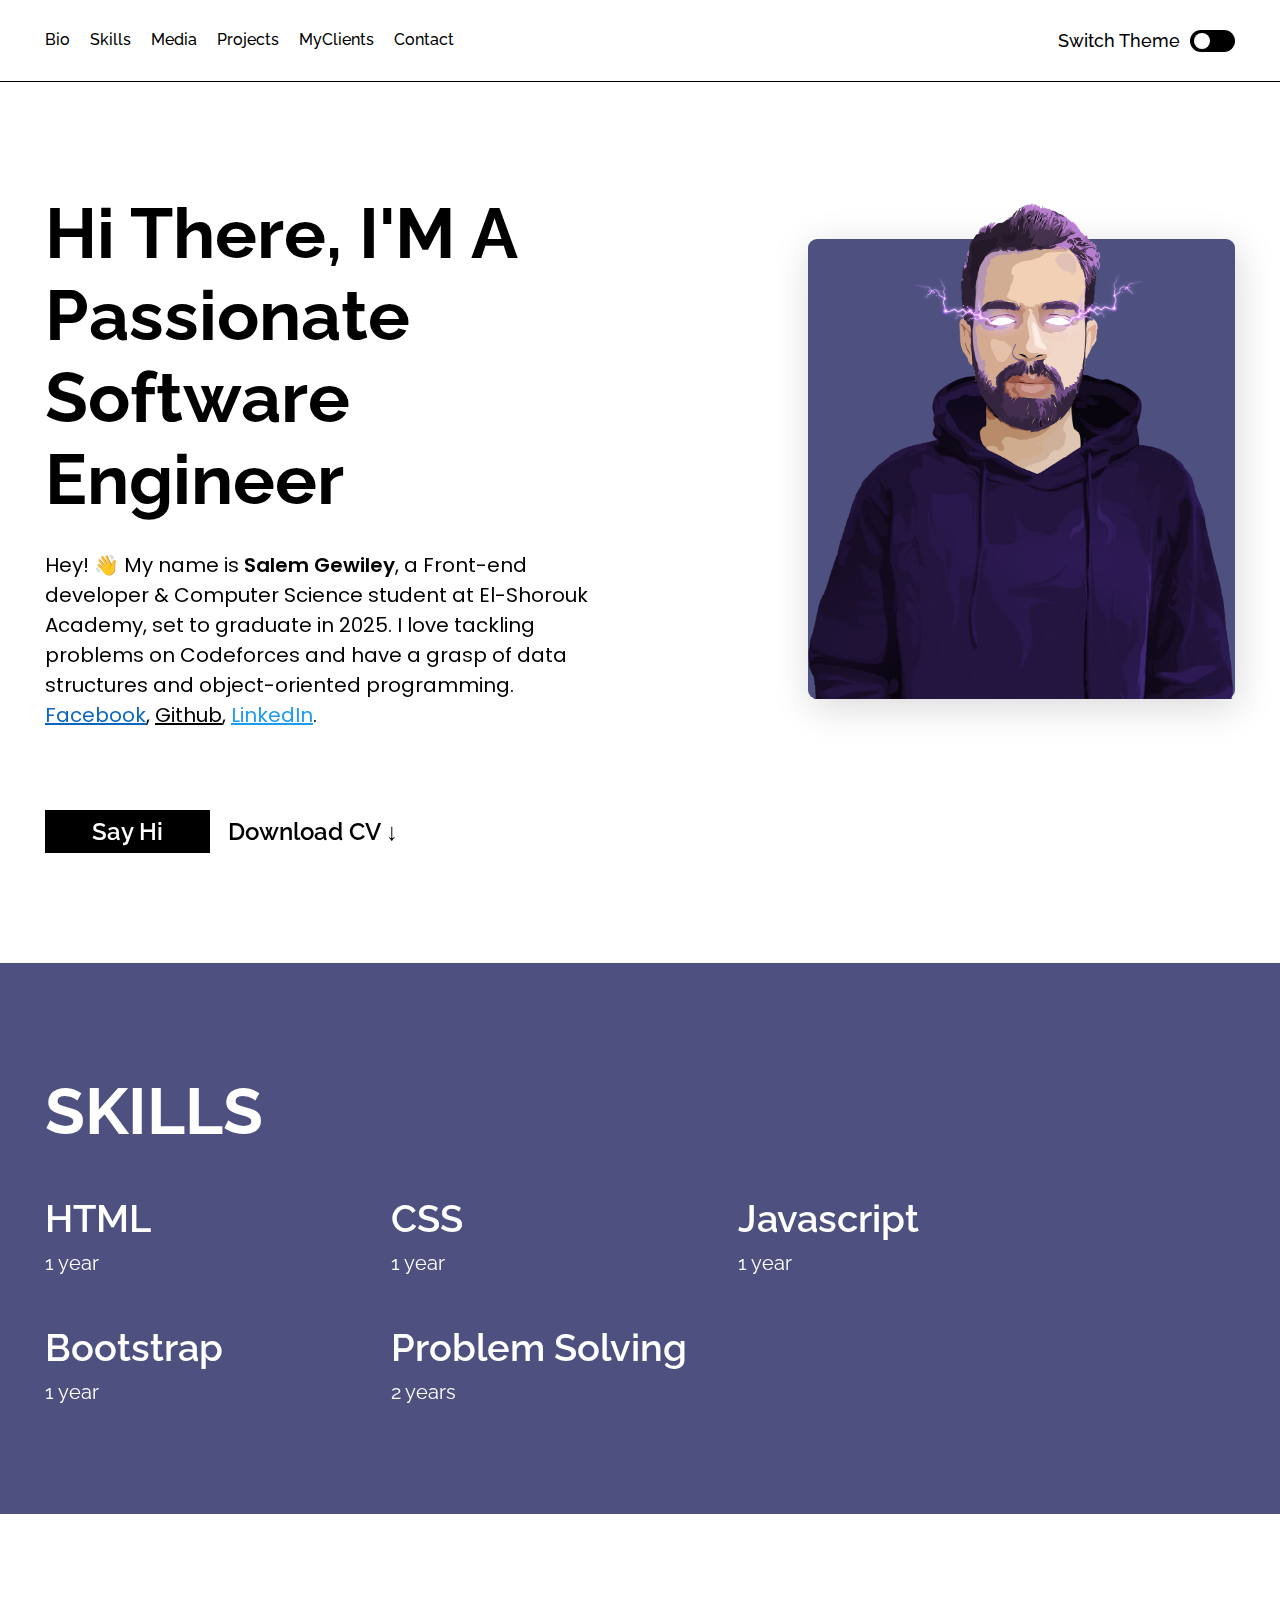
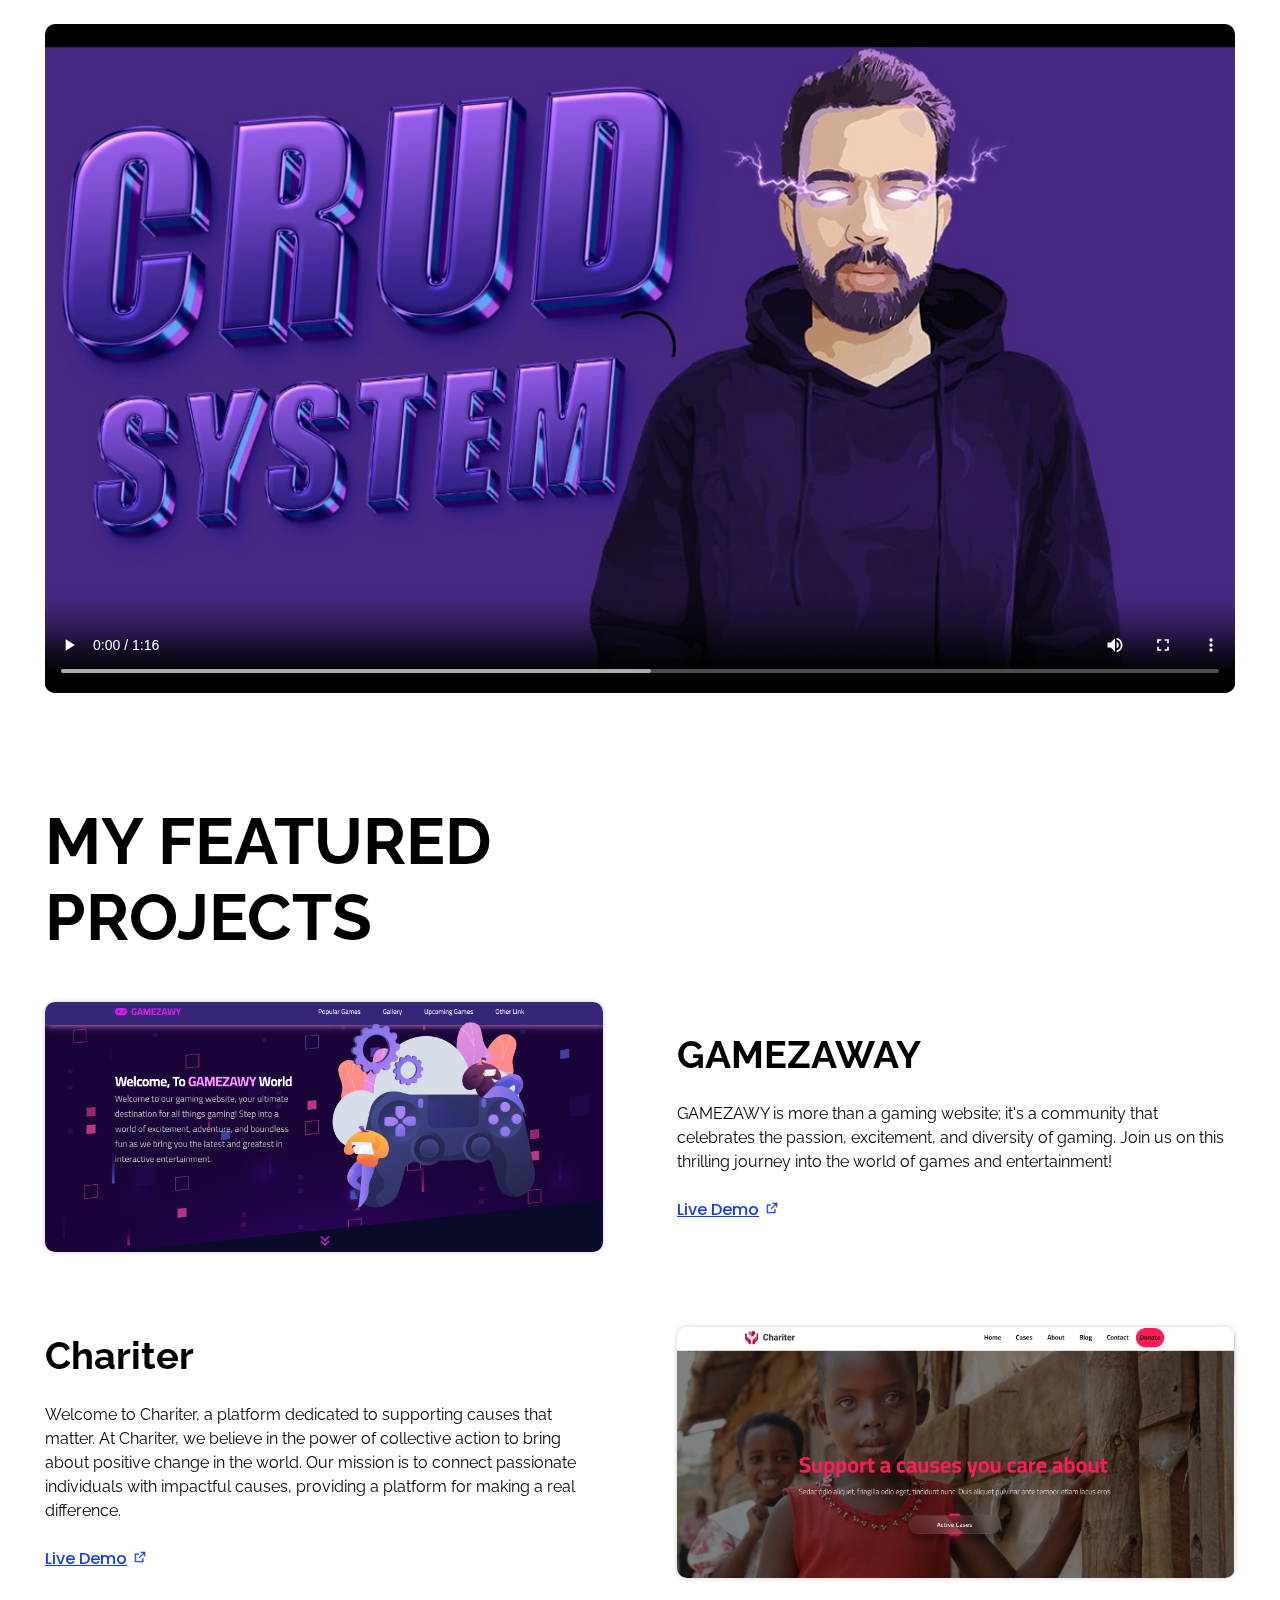
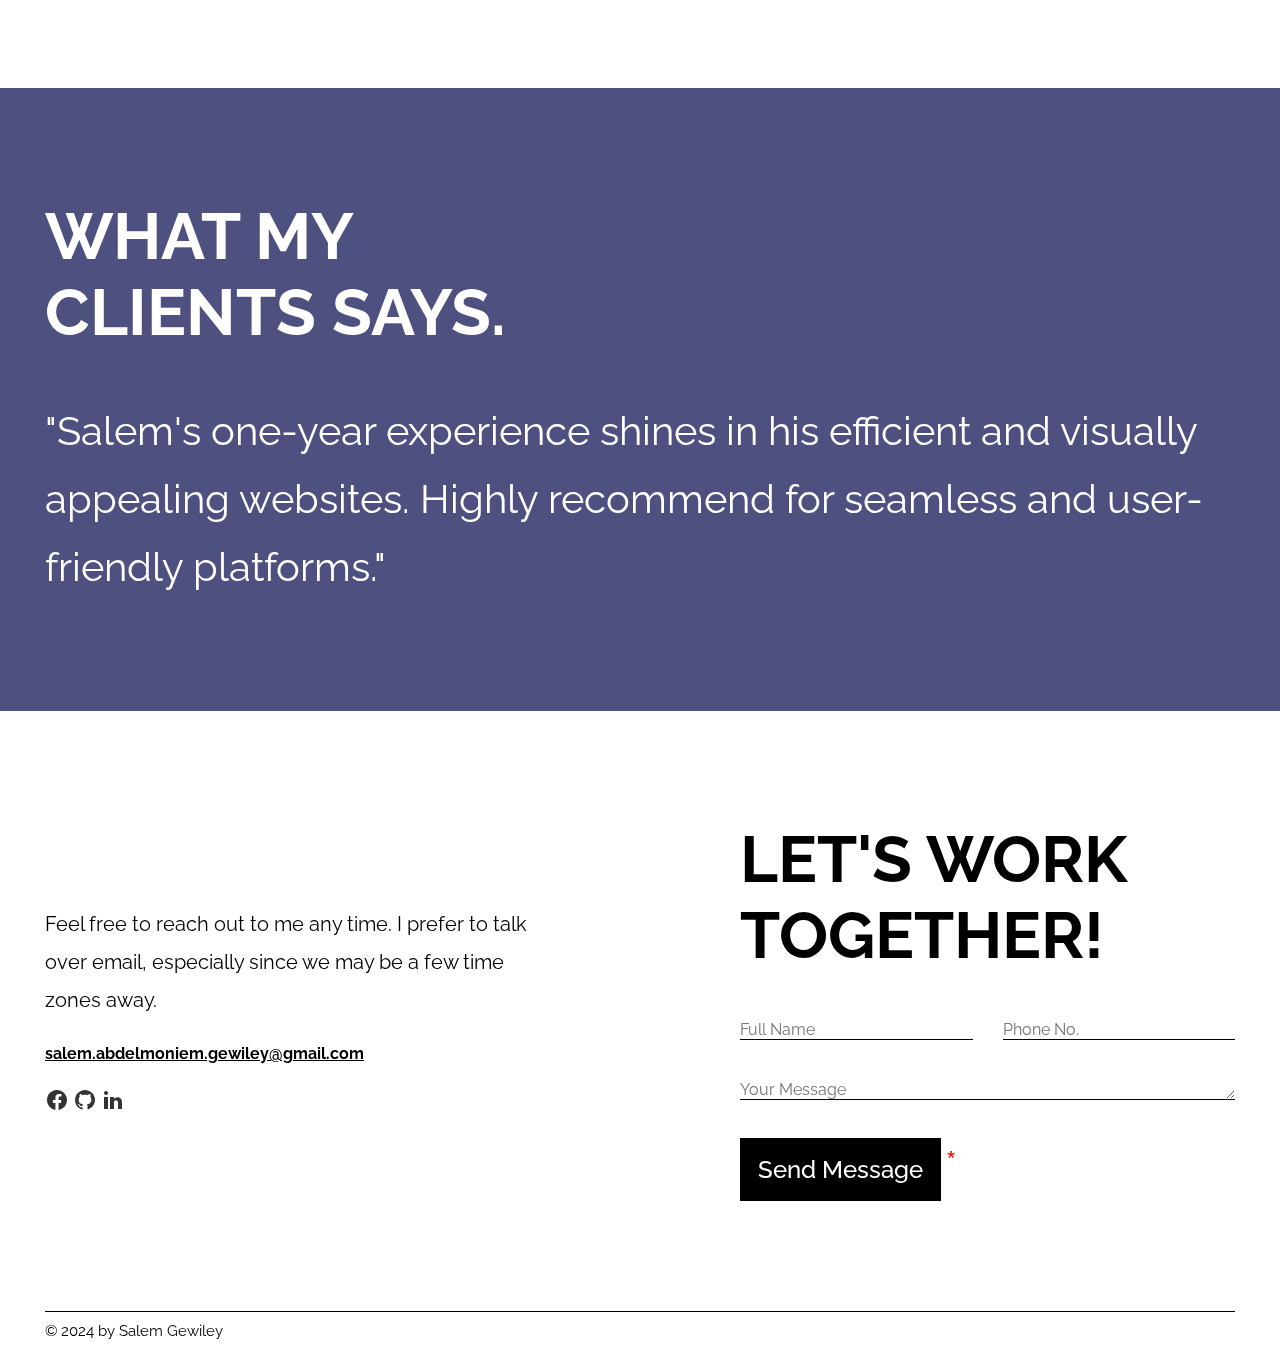
==== index.html @ de3f90b5 "Add files via upload" ====
<!DOCTYPE html>
<html lang="en">

<head>
  <meta charset="UTF-8" />
  <meta name="viewport" content="width=device-width, initial-scale=1.0" />
  <link rel="stylesheet" href="style.css" />
  <title>Salem Gewiley</title>
</head>

<body>

  <div class="container">
    <video class="video-loop" autoplay loop muted>
      <source src="./video-loop1.mp4" type="video/mp4" />
    </video>
    <!-- HEADER -->
    <header class="header">
      <!-- NAVBAR -->

      <label for="menu" class="burger-menu">
        <div class="burger-menu__bar"></div>
        <div class="burger-menu__bar"></div>
        <div class="burger-menu__bar"></div>
      </label>
      <input id="menu" class="burger-menu__checkbox" type="checkbox" >
      <nav class="navigation">
        <ul class="navigation__list">
          <li><a href="#bio" class="navigation__link navigation__bio">Bio</a></li>
          <li><a href="#skills" class="navigation__link navigation__skills">Skills</a></li>
          <li><a href="#media" class="navigation__link navigation__media">Media</a></li>
          <li><a href="#projects" class="navigation__link navigation__projects">Projects</a></li>
          <li><a href="#clients" class="navigation__link navigation__clients">MyClients</a></li>
          <li><a href="#contact" class="navigation__link navigation__contact">Contact</a></li>
        </ul>
      </nav>

      <!-- TOGGLE BUTTON -->
      <div class="toggle">
        <h3 class="toggle__title">Switch Theme</h3>
        <input id="toggle" class="toggle__checkbox" type="checkbox" />
        <label class="toggle__label" for="toggle"></label>
      </div>

    </header>

    <!-- BIO -->
    <section id="bio" class="bio section">
      <div class="bio__data">
        <h1 class="bio__heading">Hi There, I'M A Passionate Software Engineer</h1>
        <p class="bio__objective">
          Hey! 👋 My name is <span class="bio__name">Salem Gewiley</span>, a Front-end developer & Computer Science
          student
          at El-Shorouk
          Academy, set to graduate in 2025. I love tackling problems on Codeforces and
          have a grasp of data structures and object-oriented programming.
          <a class="bio__facebook" href=https://www.facebook.com/salem.gewily/" target="_blank">Facebook</a>,
          <a class="bio__github" href="https://github.com/salemgewiley" target="_blank">Github</a>,
          <a class="bio__linkedin" href="https://eg.linkedin.com/in/salem-gewiley-268aab246/"
            target="_blank">LinkedIn</a>.
        </p>
        <a href="#contact" class="bio__links say-hi-link">Say Hi</a>
        <a href="/Profile.pdf" class="bio__links find-out-link" target="_blank">Download CV <span
            class="bio__arrow">↓</span></a>
      </div>

      <!-- BIO PIC -->
      <div class="bio__pic-content">
        <img class="bio__pic" src="/images/smart.png" alt="salemgewiley">
      </div>
    </section>

    <!-- SKILLS -->
    <section id="skills" class="section skills section--with-bg">
      <h2 class="h2-heading skills_head">SKILLS</h2>

      <ul class="skills__list">
        <li class="skills__column">
          <h2 class="skills__title">HTML</h2>
          <span class="skills__years">1 year</span>
        </li>
        <li class="skills__column">
          <h2 class="skills__title">CSS</h2>
          <span class="skills__years">1 year</span>
        </li>
        <li class="skills__column">
          <h2 class="skills__title">Javascript</h2>
          <span class="skills__years">1 year</span>
        </li>
        <li class="skills__column">
          <h2 class="skills__title">Bootstrap</h2>
          <span class="skills__years">1 year</span>
        </li>
        <li class="skills__column">
          <h2 class="skills__title">Problem Solving</h2>
          <span class="skills__years">2 years</span>
        </li>
      </ul>
    </section>

    <!-- MEDIA -->
    <section id="media" class="media section">
      <video class="media__video" src="/video.mp4" poster="/images/thumnail.jpg" controls></video>
    </section>

    <!-- PROJECTS -->
    <section id="projects" class="projects section">
      <h2 class="h2-heading ">MY FEATURED <br> PROJECTS</h2>
      <div class="projects__main">
        <img class="project__img" src="/images/project_1.png" alt="GAMEZAWAY">
        <div class="projects__data">
          <h3 class="h3-heading">GAMEZAWAY</h3>
          <p class="projects__description">GAMEZAWY is more than a gaming website; it's a community that celebrates the
            passion, excitement, and diversity of
            gaming. Join us on this thrilling journey into the world of games and entertainment!</p>
          <a href="https://gamezawy-website-html-css-only.vercel.app/" class="project__links" target="_blank">Live
            Demo</a>
        </div>

        <div class="projects__data">
          <h3 class="h3-heading">Chariter</h3>
          <p class="projects__description">Welcome to Chariter, a platform dedicated to supporting causes that matter.
            At Chariter, we believe in the power of
            collective action to bring about positive change in the world. Our mission is to connect passionate
            individuals with
            impactful causes, providing a platform for making a real difference.</p>
          <a href="https://chariter-website-html-css.vercel.app/" class="project__links" target="_blank">Live
            Demo</a>
        </div>
        <img class="project__img" src="/images/project_2.png" alt="Chariter">
      </div>
    </section>

    <!-- CLIENTS -->
    <section id="clients" class="section clients section--with-bg">
      <h2 class="h2-heading">
        WHAT MY <br />
        CLIENTS SAYS.
      </h2>
      <!-- <div class="clients__arrows">
            <img class="clients__arrow" src="./images/left-arrow.png" width="80" alt="left arrow">
            <img class="clients__arrow" src="./images/right-arrow.png" width="80" alt="right arrow">
          </div> -->
      <div class="clients__opinions">
        <div class="clients__wrapper">
          <p class="clients__opinion">
            "Salem's one-year experience shines in his efficient and visually appealing websites. Highly recommend for
            seamless and
            user-friendly platforms."
          </p>
          <p class="clients__opinion">
            "Salem's creative web development exceeded our expectations. In just one year, he transformed our online
            presence with
            timely delivery and great communication."
          </p>
          <p class="clients__opinion">
            "Salem, a web development maestro! In one year, he delivered a visually stunning and responsive site,
            showcasing his
            attention to detail and commitment to quality."

          </p>
        </div>
      </div>
    </section>


    <!-- CONTACT -->
    <section id="contact" class="section contact">
      <div>
        <p class="contact__description">
          Feel free to reach out to me any time. I prefer to talk over email, especially since we may be a few time
          zones away.
        </p>

        <a href="mailto: salem.abdelmoniem.gewiley@gmail.com"
          class="contact__email">salem.abdelmoniem.gewiley@gmail.com</a>

        <div class="contact__socials">

          <a class="contact__social" href="https://www.facebook.com/salem.gewily/" target="_blank">
            <img class="contact__img" src="./images/brand/facebook.svg" alt="facebook" />
          </a>
          <a class="contact__social" href="https://github.com/salemgewiley" target="_blank">
            <img class="contact__img" src="./images/brand/github.svg" alt="github" />
          </a>
          <a class="contact__social" href="https://eg.linkedin.com/in/salem-gewiley-268aab246/" target="_blank">
            <img class="contact__img" src="./images/brand/LinkedIn.svg" alt="LinkedIn.svg" />
          </a>
        </div>
      </div>

      <div class="contact__formContent">
        <h2 class="h2-heading">
          LET'S WORK <br />
          TOGETHER!
        </h2>
        <form action="results.html">
          <div class="contact__inputs">
            <input type="text" class="contact__input" name="name" placeholder="Full Name" required />
            <!-- <input type="email" class="contact__input" placeholder="Email" required /> -->
            <input type="tel" class="contact__input" placeholder="Phone No." name="tel" required
              pattern="[0-9]{3}-[0-9]{2}-[0-9]{3}" />
          </div>
          <textarea class="contact__input contact__textarea" name="message" placeholder="Your Message" rows="1"
            required></textarea>
          <input type="submit" class="contact__button" value="Send Message" />
        </form>
      </div>
    </section>
    <footer class="footer">© 2024 by Salem Gewiley</footer>
  </div>
</body>

</html>
---- style.css ----
@import url("https://fonts.googleapis.com/css2?family=Poppins:wght@300;400;600&family=Raleway:wght@300;400;500;600;700;800;900&display=swap");
:root {
  --container-width: 119rem;
  --gutter: 2rem;

  --color-black: #000;
  --color-white: #fff;
  --color-black-theme: #000;
  --color-white-theme: #fff;
  --color-blue: #2374e1;
  --color-purple: #a020f0;
  --color-light-blue: #1d9bf0;
  --color-dark-blue: #0a66c2;
  --color-darker-blue: #143ce8;
  --color-red: #ff0000;
  --color-green: #03a696;
  --color-grey: #f6f6f6;
  --color-dark-green: #42959b;
  --color-back-purple: #4e5180;
  --color-icon-trans: transparent;

  --main-opacity: 0.08;

  --color-background: var(--color-white);
  --color-text: var(--color-black);
  --color-box-img: var(--color-black);
  --color-link-bg: var(--color-black);
  --color-input-border: var(--color-black);

  --font-family-popins: "Poppins", sans-serif;
  --font-family-raleway: "Raleway", sans-serif;

  --font-weight-regular: 400;
  --font-weight-medium: 500;
  --font-weight-semi-bold: 600;
  --font-weight-bold: 700;

  --font-size-70: 7rem;
  --font-size-65: 6.5rem;
  --font-size-40: 4rem;
  --font-size-38: 3.8rem;
  --font-size-24: 2.4rem;
  --font-size-22: 2.2rem;
  --font-size-20: 2rem;
  --font-size-18: 1.8rem;
  --font-size-15: 1.5rem;

  --transition-timing: 0.3s;
}

/* CSS Reset */
* {
  margin: 0;
  padding: 0;
  font: inherit;
}

*,
*::before,
*::after {
  box-sizing: border-box;
}

a {
  color: inherit;
  display: inline-block;
}

button {
  background-color: transparent;
  border: none;
  cursor: pointer;
  border: 0;
}

ul,
ol {
  list-style: none;
}

html {
  font-size: 62.5%;
  scroll-behavior: smooth;
  scroll-padding-top: 11rem;
}

/* Body and Container Styles */
body,
[type="submit"] {
  font-size: 1.6rem;
  font-family: var(--font-family-raleway);
  background-color: var(--color-background);
  color: var(--color-text);
  border: 0;
  overflow-x: hidden;
}

.container {
  display: grid;
  row-gap: 11rem;
  margin: 0 auto;
  max-width: calc(var(--container-width) + var(--gutter) * 2);
  padding-inline: var(--gutter);
}

/* HEADER */

.header {
  padding: 3rem 0;
  display: flex;
  justify-content: center;
  position: -webkit-sticky;
  position: sticky;
  top: 0;
  background-color: var(--color-background);
  z-index: 1;
}

.header::before {
  content: "";
  position: absolute;
  height: 100%;
  width: 100vw;
  border-bottom: 0.1rem solid var(--color-input-border);
  top: 0;
  z-index: -1;
  background-color: var(--color-background);
}

.navigation {
  background-color: var(--color-background);
}
.navigation__list {
  display: flex;
  gap: 2rem;
}

.navigation__link:link,
.navigation__link:visited {
  text-decoration: none;
  font-weight: var(--font-weight-medium);
}

.navigation__link:hover,
.navigation__link:active {
  text-decoration: underline;
  color: var(--color-text);
}

.container:has(.bio:target) .navigation__bio {
  color: var(--color-purple);
  text-decoration: underline;
  font-weight: var(--font-weight-bold);
}
.container:has(.media:target) .navigation__media {
  color: var(--color-purple);
  text-decoration: underline;
  font-weight: var(--font-weight-bold);
}
.container:has(.skills:target) .navigation__skills {
  color: var(--color-purple);
  text-decoration: underline;
  font-weight: var(--font-weight-bold);
}
.container:has(.projects:target) .navigation__projects {
  color: var(--color-purple);
  text-decoration: underline;
  font-weight: var(--font-weight-bold);
}
.container:has(.clients:target) .navigation__clients {
  color: var(--color-purple);
  text-decoration: underline;
  font-weight: var(--font-weight-bold);
}
.container:has(.contact:target) .navigation__contact {
  color: var(--color-purple);
  text-decoration: underline;
  font-weight: var(--font-weight-bold);
}
/* TOGGLE */
.toggle {
  display: flex;
  gap: 1rem;
  margin-left: auto;
}

.toggle__title {
  font-weight: var(--font-weight-medium);
  font-size: var(--font-size-18);
}

.toggle__checkbox {
  display: none;
}

.toggle__label {
  display: block;
  position: relative;
  background-color: var(--color-black);
  border-radius: 1.5rem;
  width: 4.5rem;
  height: 2.2rem;
  cursor: pointer;
  padding: 0.3rem 0.4rem;
  transition: 0.3s;
}

.toggle__label::after {
  content: "";
  width: 1.6rem;
  height: 1.6rem;
  border-radius: 50%;
  display: block;
  background-color: var(--color-white);
  transition: 0.3s;
}

.toggle__checkbox:checked + .toggle__label {
  background-color: var(--color-white);
}
.toggle__checkbox:checked + .toggle__label::after {
  transform: translateX(2.1rem);
  background-color: #570987;
}

/* START BIO */
.section {
  position: relative;
  display: grid;
  grid-template-columns: repeat(2, auto);
  align-items: start;
}

.bio {
  column-gap: 7.4rem;
  row-gap: 0;
  grid-template-columns: repeat(2, 1fr);
}
.bio__heading {
  font-size: var(--font-size-70);
  font-weight: var(--font-weight-bold);
}
.bio__objective {
  font-family: var(--font-family-popins);
  font-weight: var(--font-weight-regular);
  font-size: var(--font-size-20);
  margin: 3rem 0 8rem;
}

.bio__name {
  font-weight: var(--font-weight-semi-bold);
}
.bio__facebook {
  color: var(--color-dark-blue);
}

.bio__github {
  color: var(--color-black-theme);
}
.bio__linkedin {
  color: var(--color-light-blue);
}

.bio__links {
  font-size: 2.4rem;
  font-weight: var(--font-weight-semi-bold);
  text-decoration: none;
}
.say-hi-link {
  background-color: var(--color-link-bg);
  color: var(--color-white);
  padding: 0.7rem 4.7rem;
}

.find-out-link {
  padding: 0.7rem 0;
  margin-inline-start: 1.4rem;
}

@keyframes jump {
  0% {
    transform: translateY(0.5rem);
  }
  35% {
    transform: translateY(-0.5rem);
  }
  70% {
    transform: translateY(0);
  }
  100% {
    transform: translateY(0);
  }
}

.bio__arrow {
  display: inline-block;
  animation: jump 1s infinite alternate ease-in-out;
  font-weight: var(--font-weight-bold);
}

.bio__pic-content {
  display: flex;
  position: relative;
  align-items: flex-end;
  justify-self: end;
}
.bio__pic-content::before {
  content: "";
  position: absolute;
  background-color: var(--color-back-purple);
  width: 100%;
  height: 46rem;
  z-index: -1;
  border-radius: 0.9rem;
  box-shadow: 2.17543px 8.7017px 38.0699px rgba(0, 0, 0, 0.15);
}

.bio__pic {
  width: 42.7rem;
}

/* SKILLS */
.h2-heading {
  font-size: var(--font-size-65);
  font-weight: var(--font-weight-bold);
  grid-column: 1/-1;
  margin-bottom: 4.7rem;
}
.h3-heading {
  font-size: var(--font-size-38);
  font-weight: var(--font-weight-bold);
  margin-bottom: 2.5rem;
}
.skills__list {
  display: grid;
  grid-template-columns: repeat(3, 1fr);
  row-gap: 5rem;
  color: var(--color-white);
}
.skills__title {
  font-size: var(--font-size-38);
  font-weight: var(--font-weight-semi-bold);
}
.skills_head {
  color: var(--color-white);
}

.skills__years {
  display: inline-block;
  font-size: var(--font-size-20);
  margin-top: 1rem;
}
.skills__column {
  transition: var(--transition-timing);
  user-select: none;
}

.skills__column:hover {
  text-shadow: 0 0 10px #9e7bff;
}
.section--with-bg {
  padding: 11rem 0;
}

.section--with-bg::before {
  content: "";
  position: absolute;
  height: 100%;
  width: 100vw;
  background-color: var(--color-back-purple);
  justify-self: center;
  z-index: -1;
}

/* MEDIA */
.media {
  align-items: center;
  justify-content: center;
}
.media__video {
  max-width: 100%;
  border-radius: 1rem;
}

.video-loop {
  position: fixed;
  top: 0;
  left: 0;
  min-width: 100%;
  min-height: 100%;
  opacity: var(--main-opacity);
  z-index: -1;
}

/* PROJECTS */
.projects {
  color: var(--color-black-theme);
}
.projects__main {
  column-gap: 7.4rem;
  row-gap: 7.5rem;
  grid-template-columns: repeat(2, 1fr);
  display: grid;
}
.project__img {
  box-shadow: 0 0 0.5rem rgba(0, 0, 0, 0.2);
  max-width: 100%;
  border-radius: 1rem;
}

.projects__data {
  align-self: center;
}
.projects__description {
  line-height: 1.5;
}
.project__links {
  color: var(--color-darker-blue);
  font-family: var(--font-family-popins);
  font-weight: var(--font-weight-medium);
  margin-top: 2.3rem;
}
.project__links::after {
  content: "";
  display: inline-block;
  width: 1.4rem;
  height: 1.4rem;
  background-image: url(/images/external-icon.png);
  background-size: contain;
  margin-left: 0.6rem;
}

/* CLIENTS */
#clients {
  color: var(--color-white);
}
.clients__opinions {
  grid-column: 1/-1;
  font-size: var(--font-size-40);
  line-height: 1.7;
}
.clients__wrapper {
  display: flex;
  overflow-x: auto;
  scroll-snap-type: x mandatory;
}
.clients__opinion {
  flex-basis: 100%;
  flex-shrink: 0;
  scroll-snap-align: start;
}

/* CONTACT */
.contact {
  column-gap: 20rem;
  row-gap: 0;
  grid-template-columns: repeat(2, 1fr);
  align-items: center;
}

.contact__description {
  font-size: var(--font-size-20);
  line-height: 1.9;
}
.contact__email {
  font-weight: var(--font-weight-bold);
  margin: 2.5rem 0;
}
.contact__social {
  transition: var(--transition-timing);
}

.contact__social:hover {
  transform: scale(1.2);
}

.contact__inputs {
  display: flex;
  gap: 3rem;
}
.contact__input {
  border: 0;
  outline: 0;
  background: transparent;
  border-bottom: 0.1rem solid var(--color-input-border);
  flex: 1;
  color: var(--color-black-theme);
}

.contact__textarea {
  width: 100%;
  margin-top: 4rem;
}

.contact__button {
  background-color: var(--color-link-bg);
  color: var(--color-white);
  padding: 1.7rem 1.8rem;
  font-weight: var(--font-weight-medium);
  font-size: var(--font-size-24);
  margin-top: 3.4rem;
}
.contact form:invalid::after {
  content: "*";
  font-size: var(--font-size-38);
  color: var(--color-red);
}
.contact__img {
  background-color: var(--color-icon-trans);
}
.footer {
  padding: 1rem 0;
  font-size: var(--font-size-15);
  border-top: 0.1rem solid var(--color-black-theme);
}

/* THEMES */
html:has(.toggle__checkbox:checked) {
  --color-background: var(--color-black);
  --color-text: var(--color-white);
  --color-box-img: #570987;
  --color-link-bg: #570987;
  --color-grey: #080808;
  --color-input-border: var(--color-white);
  --color-back-purple: #570987;
  --color-black-theme: #fff;
  --color-white-theme: #000;
  --main-opacity: 0.2;
  --color-icon-trans: #fff;
}
.burger-menu__checkbox {
  display: none;
}

/* RESPONSIVE */
@media (max-width: 1000px) {
  html {
    font-size: 8px;
  }
}
@media (max-width: 800px) {
  .container {
    row-gap: 8rem;
  }
  .section {
    grid-template-columns: 1fr;
  }
  .bio__pic-content {
    grid-row: 1;
    justify-self: center;
    margin-bottom: 4rem;
  }
  .skills__list {
    grid-template-columns: repeat(2, 1fr);
  }
  .projects__main {
    grid-template-columns: 1fr;
    row-gap: 6rem;
  }
  .projects__data:nth-of-type(2) {
    order: 1;
  }
  .clients__opinion {
    font-size: var(--font-size-24);
  }
  .contact {
    row-gap: 6rem;
  }
  .contact__formContent {
    order: -1;
  }
}
@media (max-width: 500px) {
  .bio__pic {
    width: 100%;
  }
  .header {
    padding: 0;
  }
  .header::before {
    z-index: 0;
  }
  .burger-menu {
    display: flex;
    flex-direction: column;
    gap: 0.75rem;
    z-index: 0;
    align-self: center;
    cursor: pointer;
  }
  .burger-menu__bar {
    height: 0.3rem;
    width: 4.375rem;
    background-color: var(--color-text);
    transition: var(--transition-timing);
  }
  .burger-menu__checkbox:checked + .navigation {
    top: 100%;
  }
  .header:has(.burger-menu__checkbox:checked) .burger-menu__bar:nth-child(1) {
    transform: translateY(10px) rotate(40deg);
  }
  .header:has(.burger-menu__checkbox:checked) .burger-menu__bar:nth-child(2) {
    opacity: 0;
    visibility: hidden;
  }
  .header:has(.burger-menu__checkbox:checked) .burger-menu__bar:nth-child(3) {
    transform: translateY(-7px) rotate(-40deg);
  }
  .navigation {
    position: absolute;
    padding: 3rem 0;
    width: 100%;
    top: 0;
    border-bottom: 0.1rem solid var(--color-text);
    z-index: -1;
    width: 100vw;
  }
  .navigation__list {
    justify-content: center;
  }
  .toggle {
    padding: 3rem 0;
    z-index: 1;
  }
}
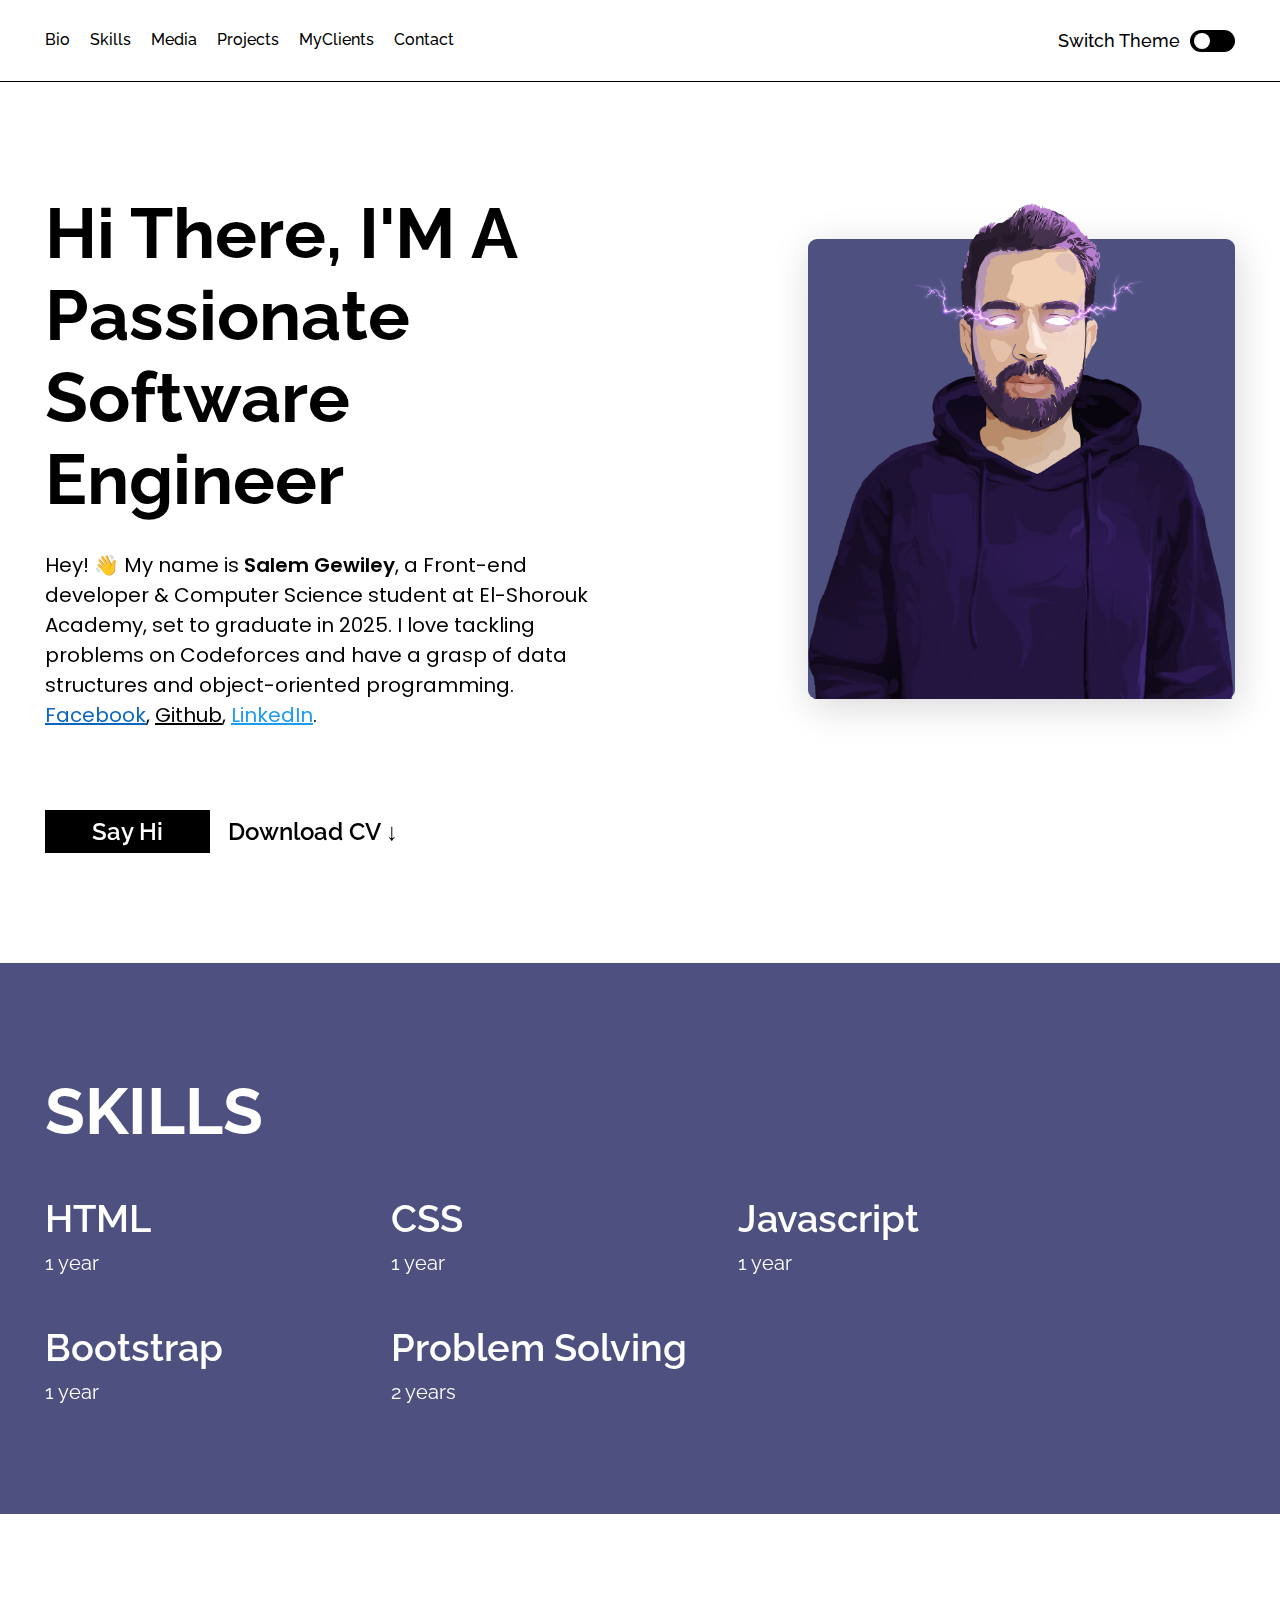
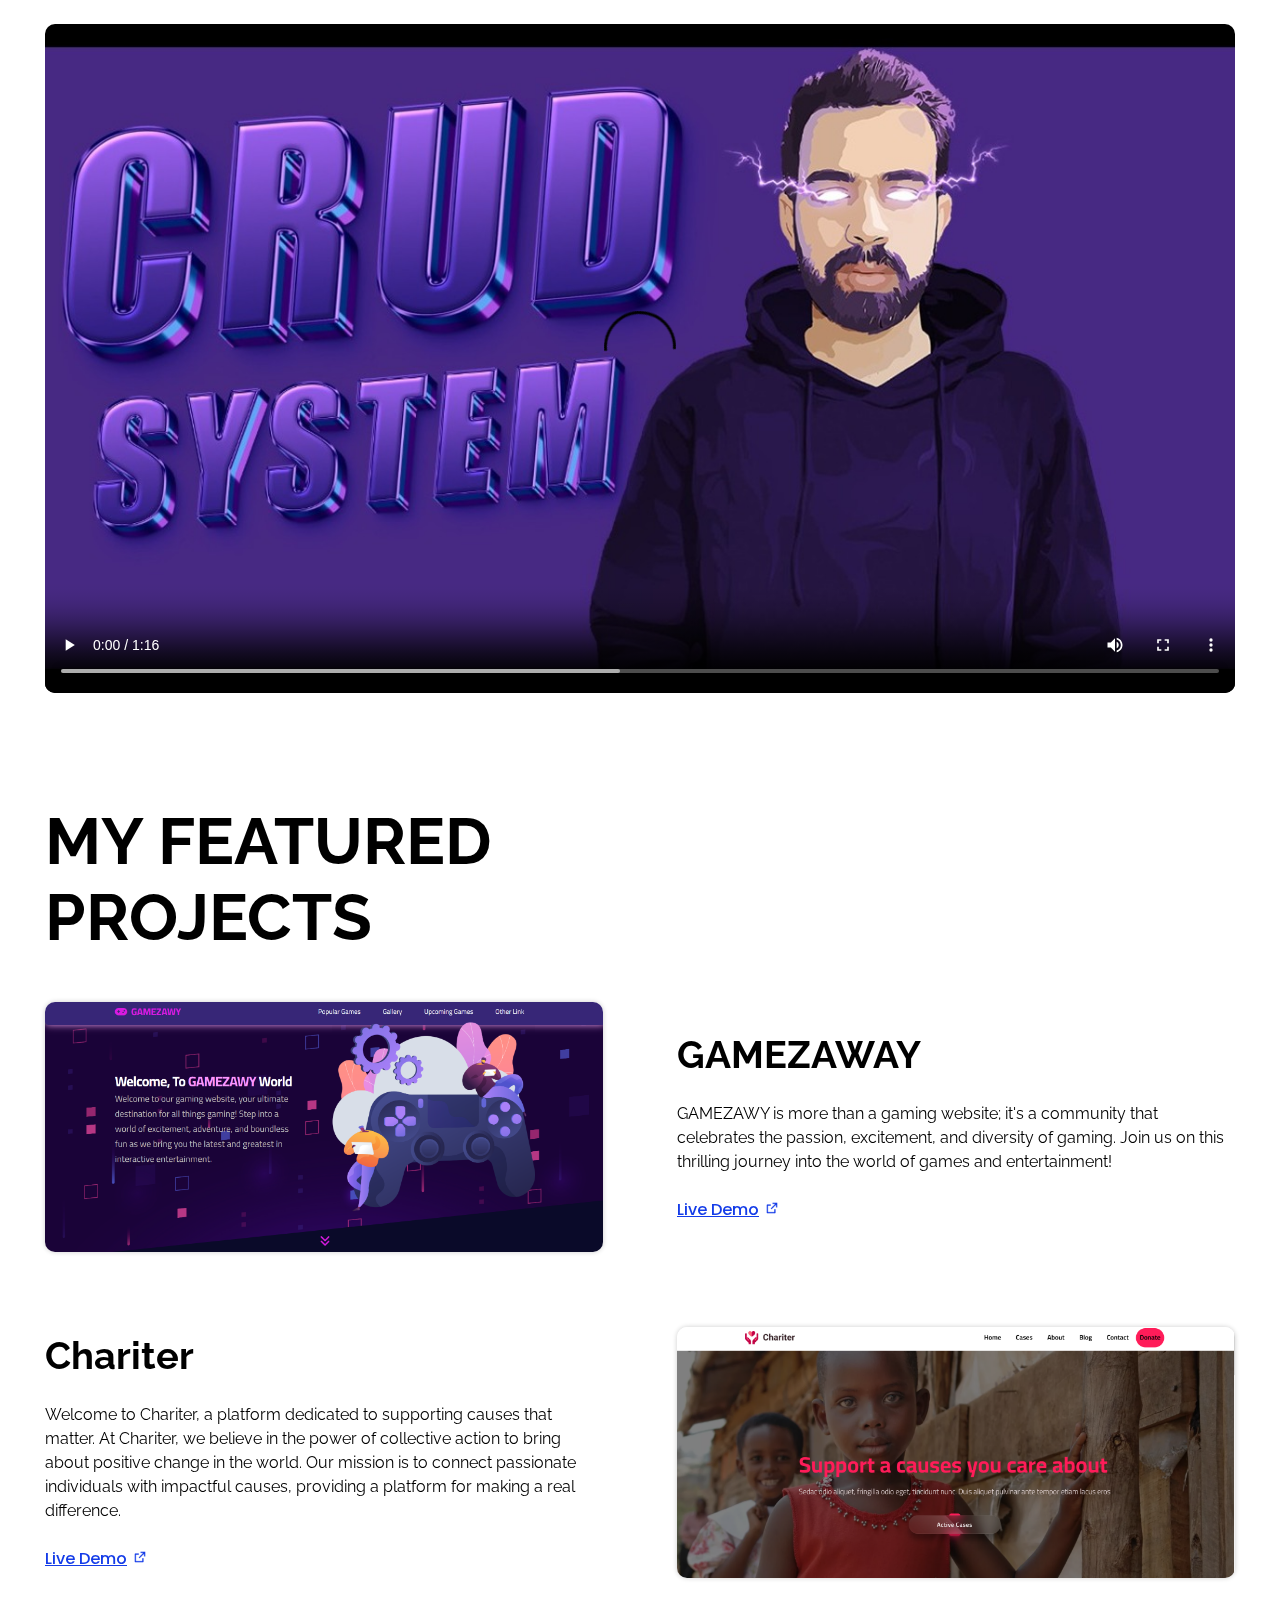
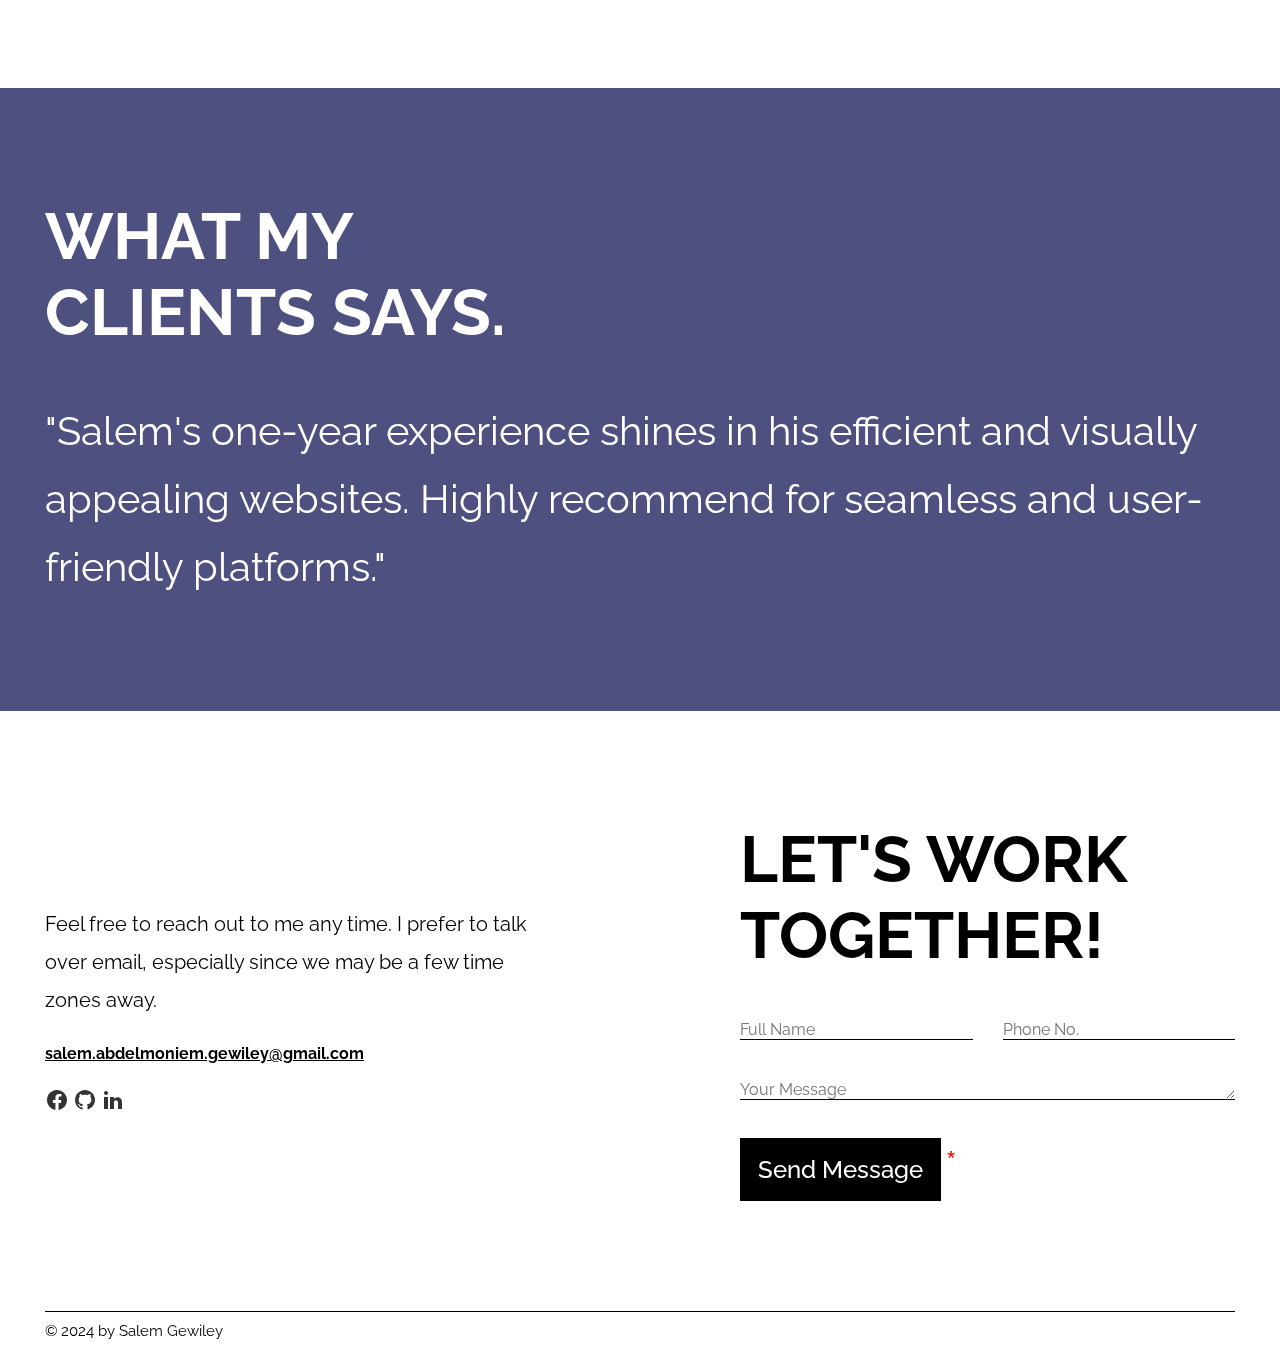
==== commit eacf422e: "Update index.html" ====
--- a/index.html
+++ b/index.html
@@ -66,7 +66,7 @@
 
       <!-- BIO PIC -->
       <div class="bio__pic-content">
-        <img class="bio__pic" src="/images/smart.png" alt="salemgewiley">
+        <img class="bio__pic" src="images/smart.png" alt="salemgewiley">
       </div>
     </section>
 
@@ -100,14 +100,14 @@
 
     <!-- MEDIA -->
     <section id="media" class="media section">
-      <video class="media__video" src="/video.mp4" poster="/images/thumnail.jpg" controls></video>
+      <video class="media__video" src="video.mp4" poster="/images/thumnail.jpg" controls></video>
     </section>
 
     <!-- PROJECTS -->
     <section id="projects" class="projects section">
       <h2 class="h2-heading ">MY FEATURED <br> PROJECTS</h2>
       <div class="projects__main">
-        <img class="project__img" src="/images/project_1.png" alt="GAMEZAWAY">
+        <img class="project__img" src="images/project_1.png" alt="GAMEZAWAY">
         <div class="projects__data">
           <h3 class="h3-heading">GAMEZAWAY</h3>
           <p class="projects__description">GAMEZAWY is more than a gaming website; it's a community that celebrates the
@@ -127,7 +127,7 @@
           <a href="https://chariter-website-html-css.vercel.app/" class="project__links" target="_blank">Live
             Demo</a>
         </div>
-        <img class="project__img" src="/images/project_2.png" alt="Chariter">
+        <img class="project__img" src="images/project_2.png" alt="Chariter">
       </div>
     </section>
 
@@ -211,4 +211,4 @@
   </div>
 </body>
 
-</html>+</html>
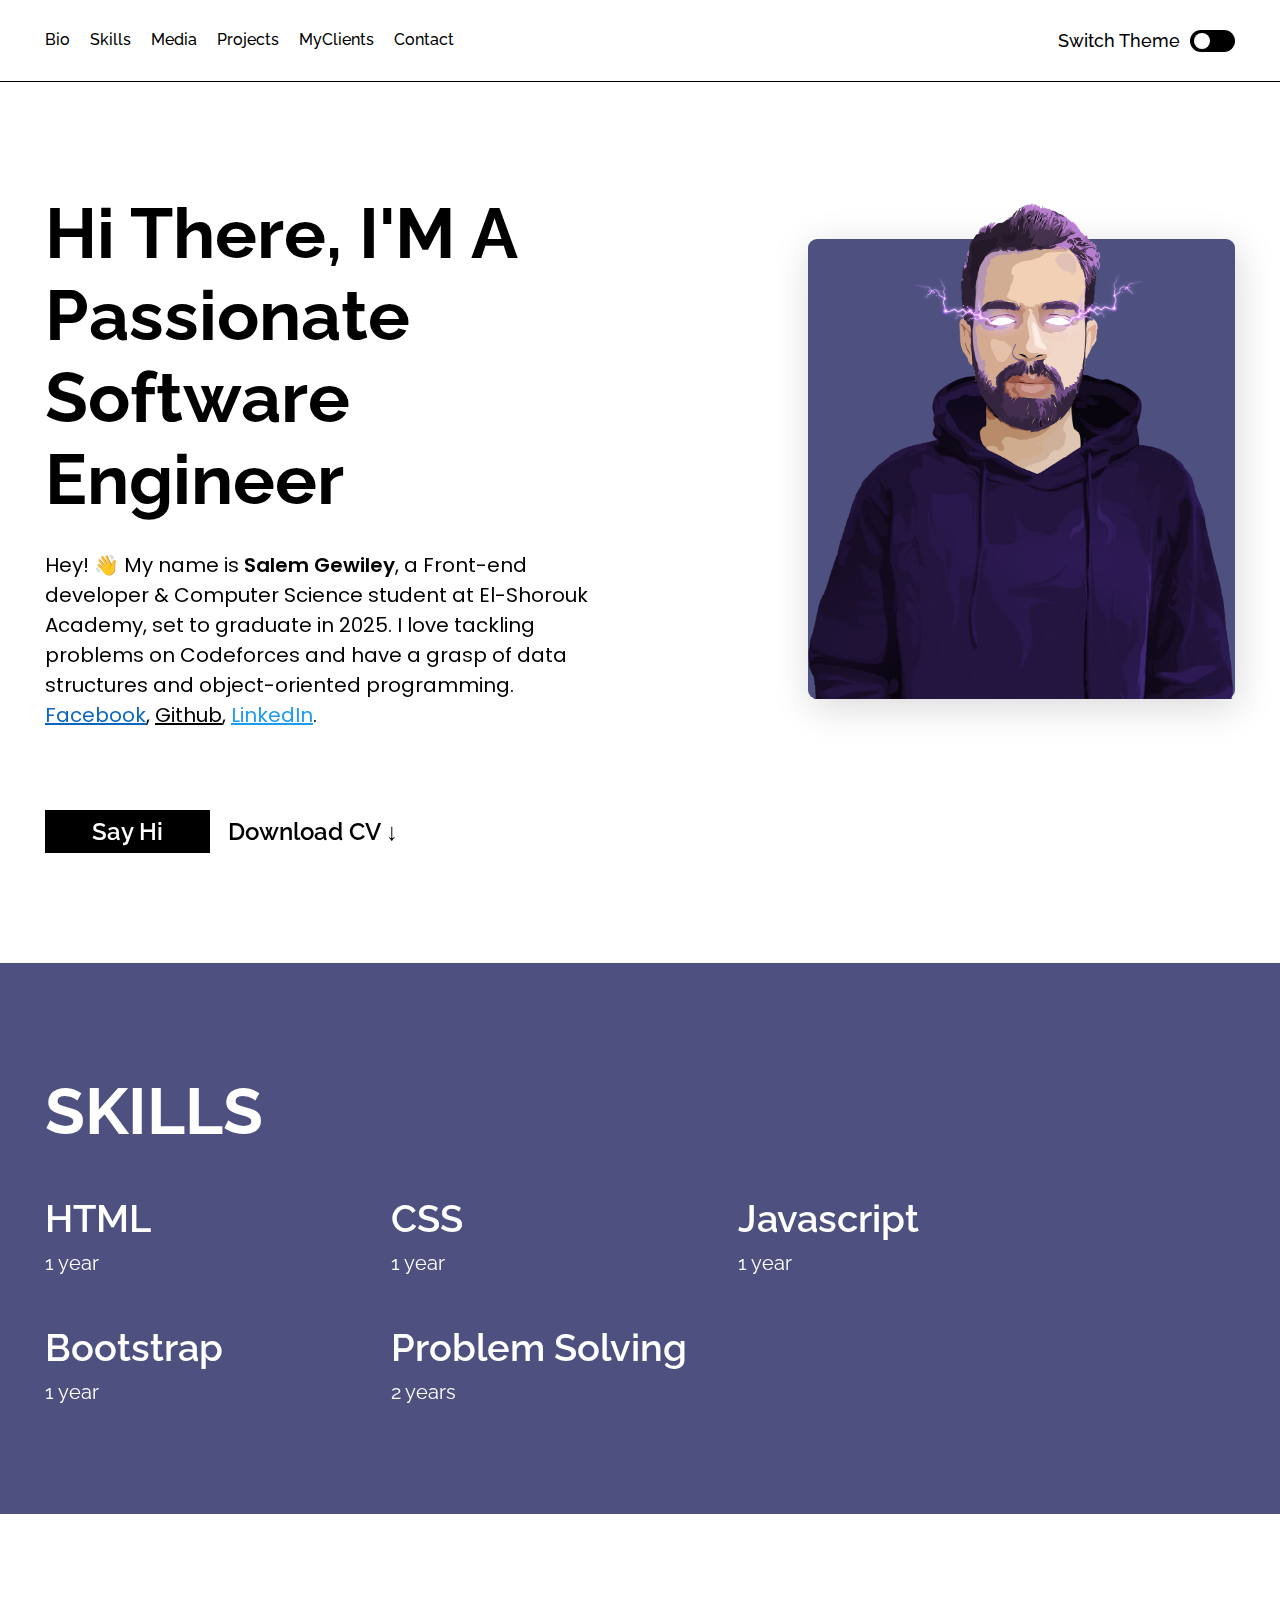
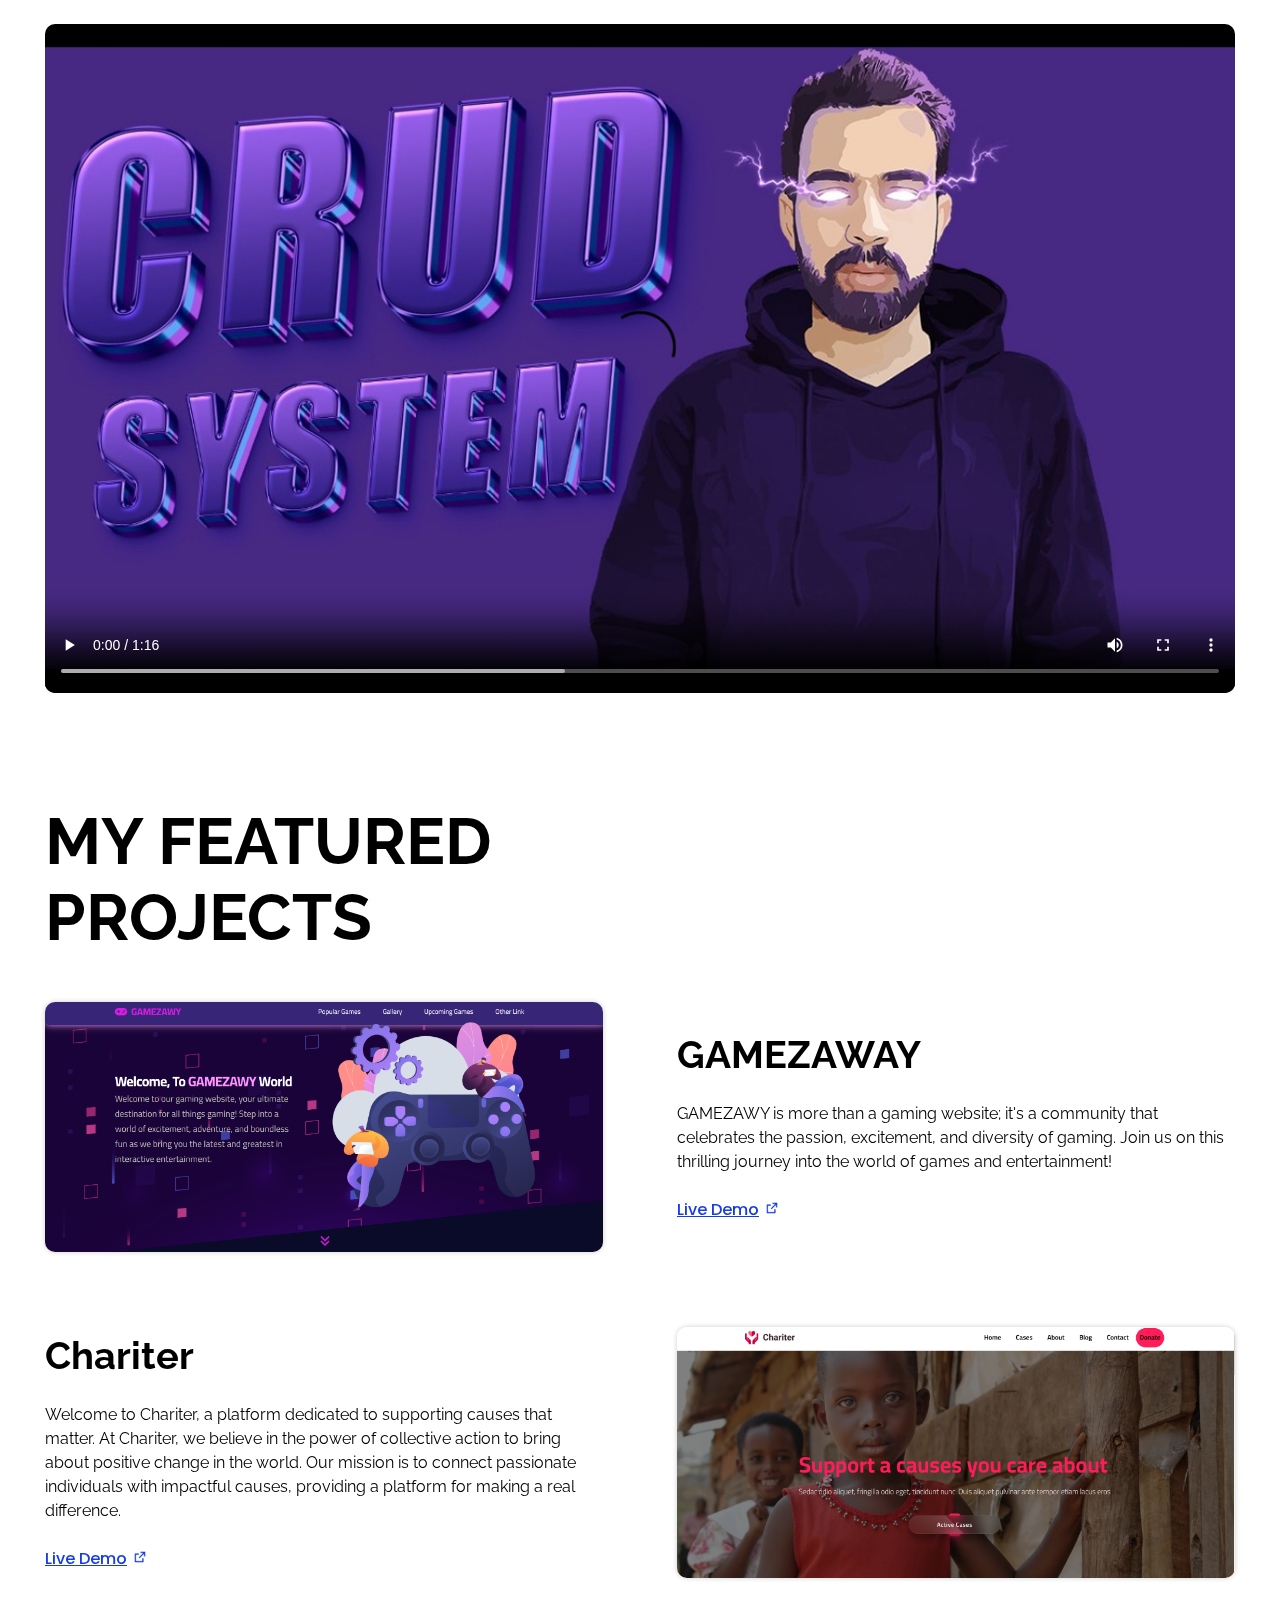
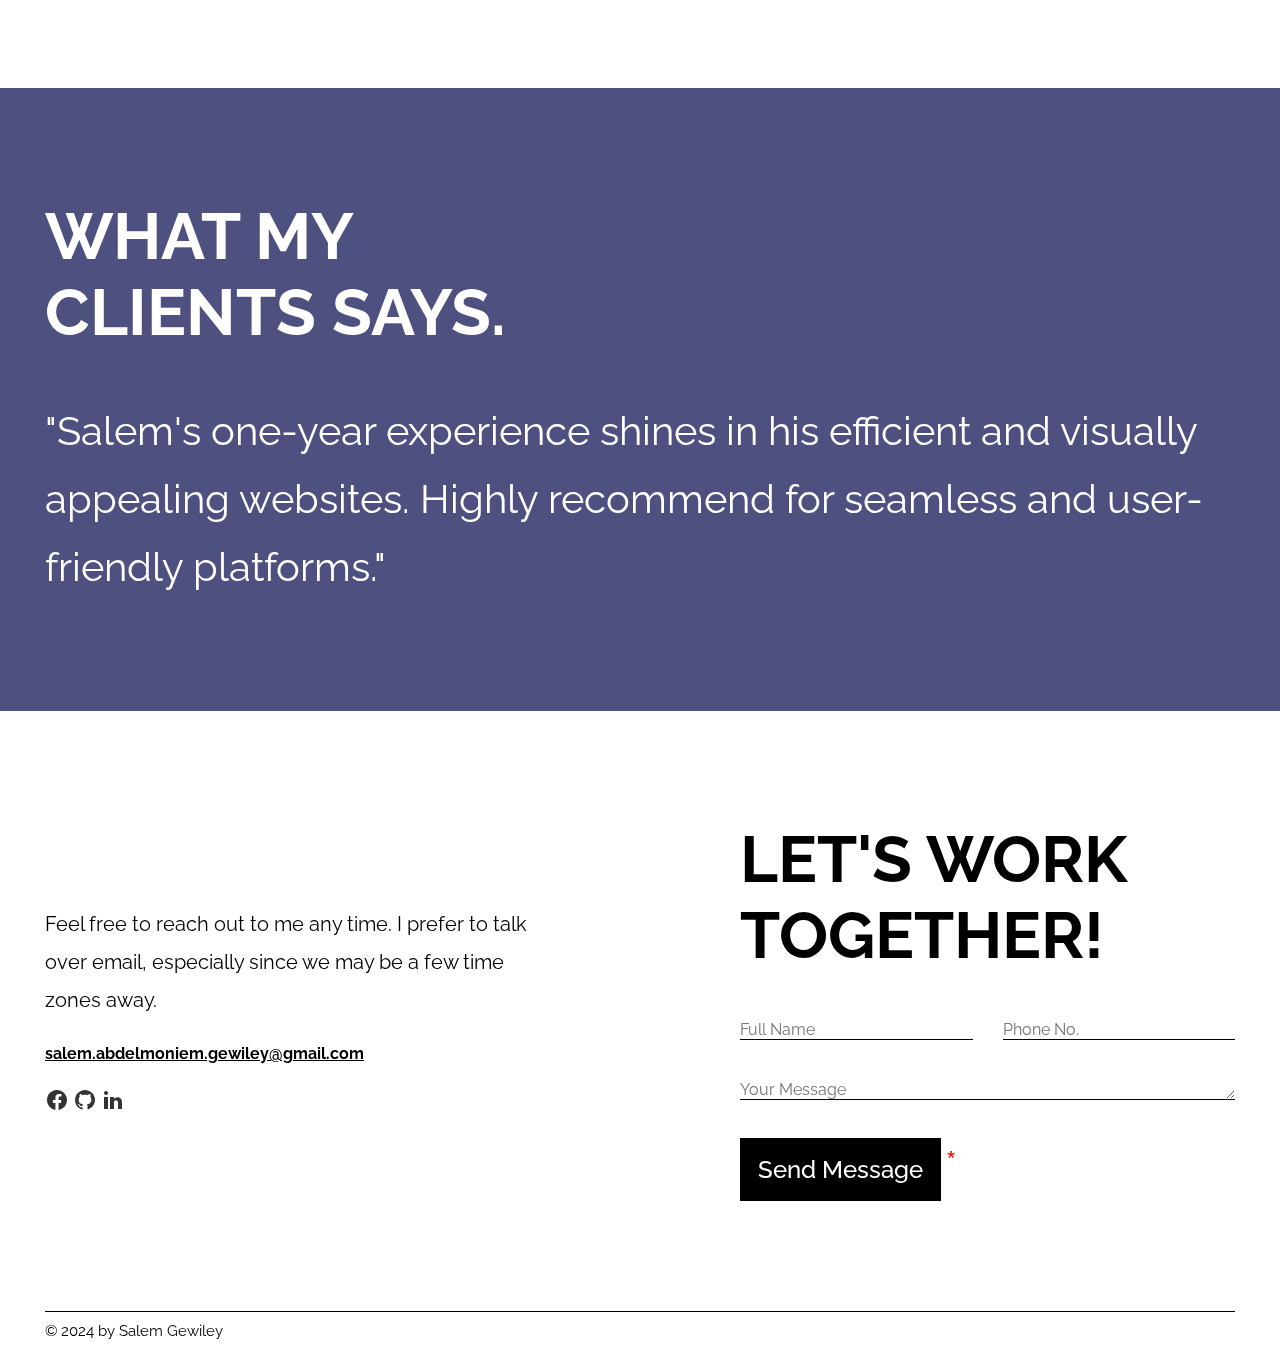
==== commit 1e80391f: "Update index.html" ====
--- a/index.html
+++ b/index.html
@@ -100,7 +100,7 @@
 
     <!-- MEDIA -->
     <section id="media" class="media section">
-      <video class="media__video" src="video.mp4" poster="/images/thumnail.jpg" controls></video>
+      <video class="media__video" src="video.mp4" poster="images/thumnail.jpg" controls></video>
     </section>
 
     <!-- PROJECTS -->
